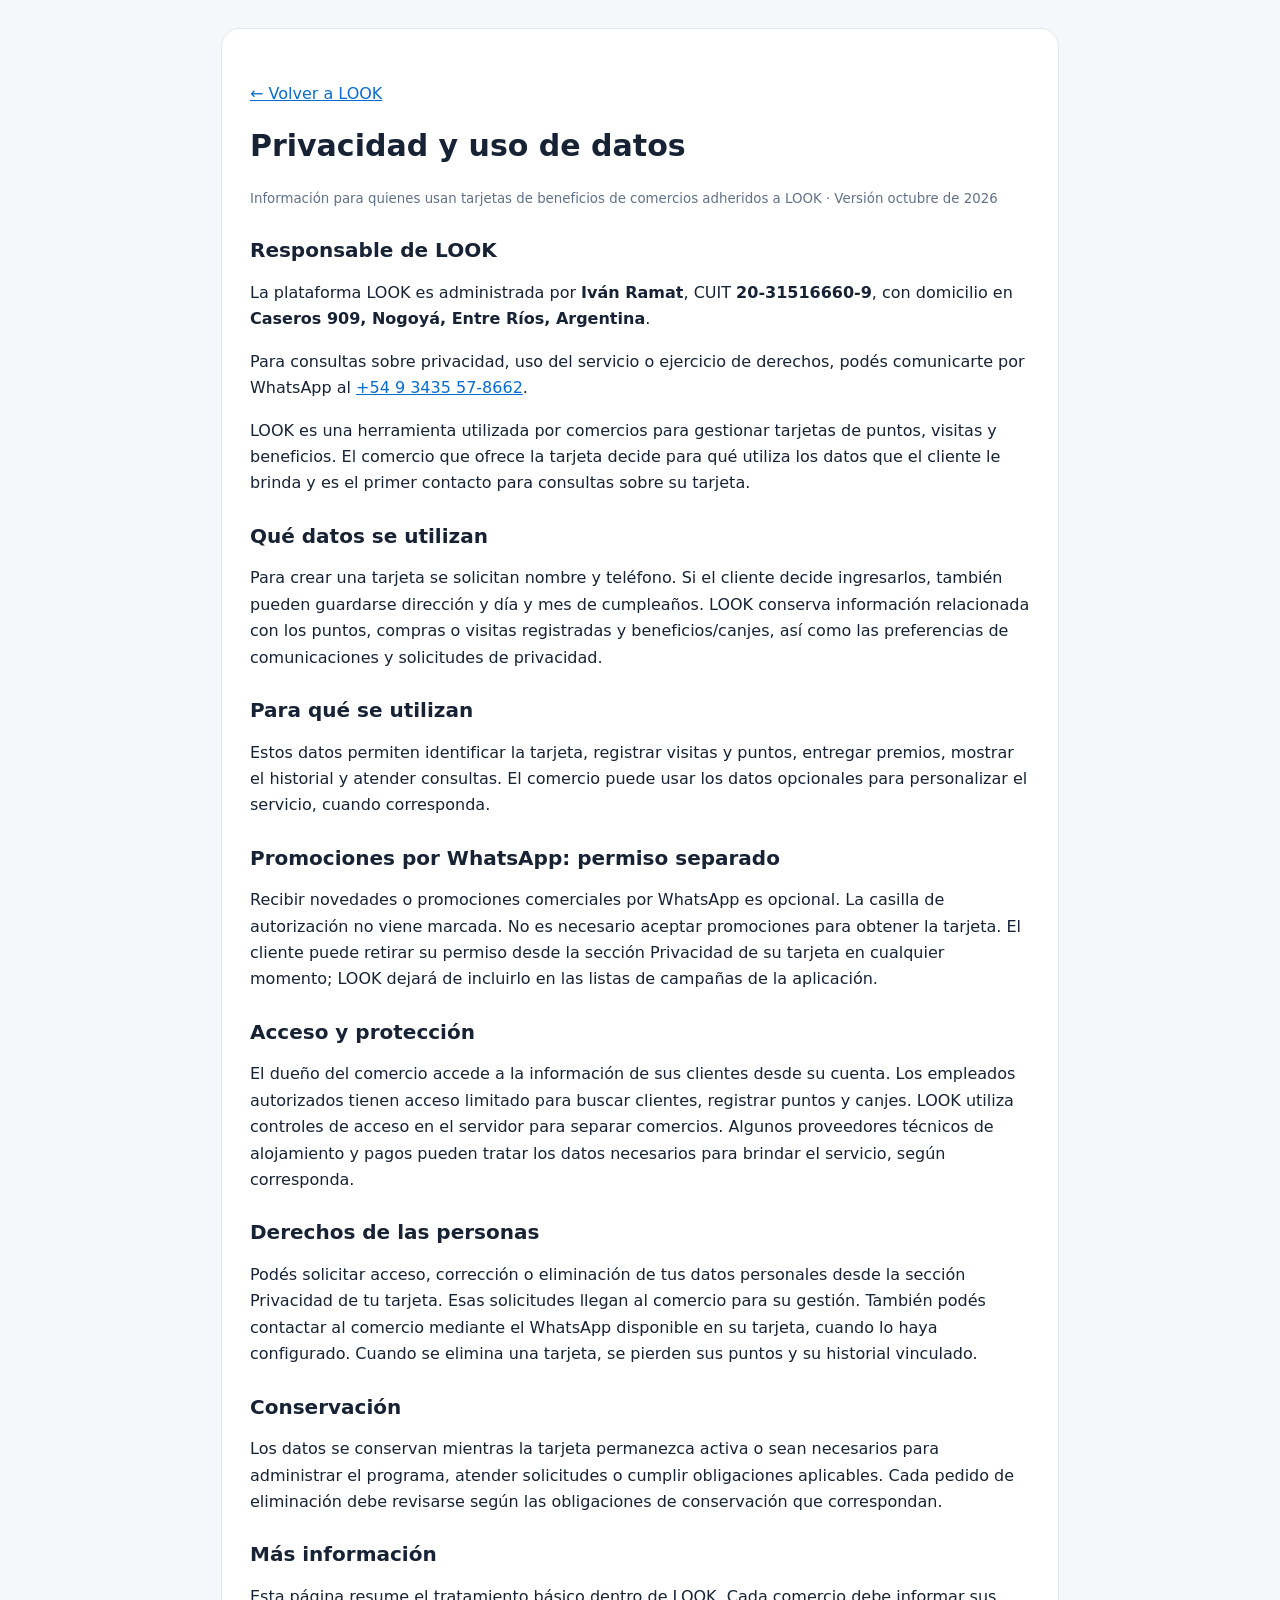
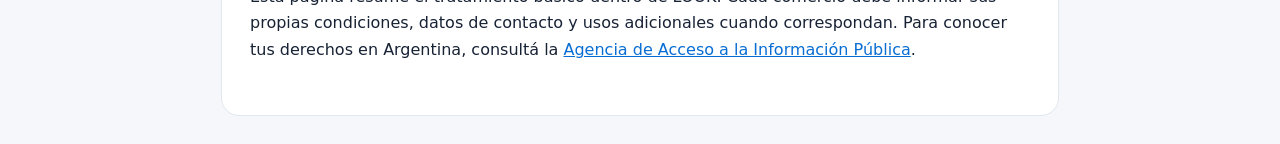
==== privacy.html @ a7ea30a1 "Add LOOK legal contact to privacy page" ====
<!doctype html>
<html lang="es"><head><meta charset="utf-8"><meta name="viewport" content="width=device-width,initial-scale=1">
<meta name="color-scheme" content="light"><title>Privacidad y uso de datos · LOOK</title>
<style>body{font:16px/1.65 system-ui,-apple-system,sans-serif;color:#172235;background:#f5f7fb;margin:0}main{max-width:780px;background:white;padding:36px 28px;margin:28px auto;border:1px solid #e1e7ef;border-radius:18px}h1,h2{line-height:1.25}h1{font-size:30px}h2{margin-top:27px;font-size:20px}a{color:#086dd3}small{color:#617189}@media(max-width:700px){main{margin:0;padding:22px 17px;border:0;border-radius:0}}</style></head>
<body><main><p><a href="./">← Volver a LOOK</a></p><h1>Privacidad y uso de datos</h1>
<small>Información para quienes usan tarjetas de beneficios de comercios adheridos a LOOK · Versión octubre de 2026</small>
<section aria-labelledby="responsableLook">
<h2 id="responsableLook">Responsable de LOOK</h2>
<p>La plataforma LOOK es administrada por <strong>Iván Ramat</strong>, CUIT <strong>20-31516660-9</strong>, con domicilio en <strong>Caseros 909, Nogoyá, Entre Ríos, Argentina</strong>.</p>
<p>Para consultas sobre privacidad, uso del servicio o ejercicio de derechos, podés comunicarte por WhatsApp al <a href="https://wa.me/5493435578662" target="_blank" rel="noopener noreferrer">+54 9 3435 57-8662</a>.</p>
</section>

<p>LOOK es una herramienta utilizada por comercios para gestionar tarjetas de puntos, visitas y beneficios. El comercio que ofrece la tarjeta decide para qué utiliza los datos que el cliente le brinda y es el primer contacto para consultas sobre su tarjeta.</p>
<h2>Qué datos se utilizan</h2><p>Para crear una tarjeta se solicitan nombre y teléfono. Si el cliente decide ingresarlos, también pueden guardarse dirección y día y mes de cumpleaños. LOOK conserva información relacionada con los puntos, compras o visitas registradas y beneficios/canjes, así como las preferencias de comunicaciones y solicitudes de privacidad.</p>
<h2>Para qué se utilizan</h2><p>Estos datos permiten identificar la tarjeta, registrar visitas y puntos, entregar premios, mostrar el historial y atender consultas. El comercio puede usar los datos opcionales para personalizar el servicio, cuando corresponda.</p>
<h2>Promociones por WhatsApp: permiso separado</h2><p>Recibir novedades o promociones comerciales por WhatsApp es opcional. La casilla de autorización no viene marcada. No es necesario aceptar promociones para obtener la tarjeta. El cliente puede retirar su permiso desde la sección Privacidad de su tarjeta en cualquier momento; LOOK dejará de incluirlo en las listas de campañas de la aplicación.</p>
<h2>Acceso y protección</h2><p>El dueño del comercio accede a la información de sus clientes desde su cuenta. Los empleados autorizados tienen acceso limitado para buscar clientes, registrar puntos y canjes. LOOK utiliza controles de acceso en el servidor para separar comercios. Algunos proveedores técnicos de alojamiento y pagos pueden tratar los datos necesarios para brindar el servicio, según corresponda.</p>
<h2>Derechos de las personas</h2><p>Podés solicitar acceso, corrección o eliminación de tus datos personales desde la sección Privacidad de tu tarjeta. Esas solicitudes llegan al comercio para su gestión. También podés contactar al comercio mediante el WhatsApp disponible en su tarjeta, cuando lo haya configurado. Cuando se elimina una tarjeta, se pierden sus puntos y su historial vinculado.</p>
<h2>Conservación</h2><p>Los datos se conservan mientras la tarjeta permanezca activa o sean necesarios para administrar el programa, atender solicitudes o cumplir obligaciones aplicables. Cada pedido de eliminación debe revisarse según las obligaciones de conservación que correspondan.</p>
<h2>Más información</h2><p>Esta página resume el tratamiento básico dentro de LOOK. Cada comercio debe informar sus propias condiciones, datos de contacto y usos adicionales cuando correspondan. Para conocer tus derechos en Argentina, consultá la <a href="https://www.argentina.gob.ar/aaip/datospersonales" target="_blank" rel="noopener noreferrer">Agencia de Acceso a la Información Pública</a>.</p>
</main></body></html>
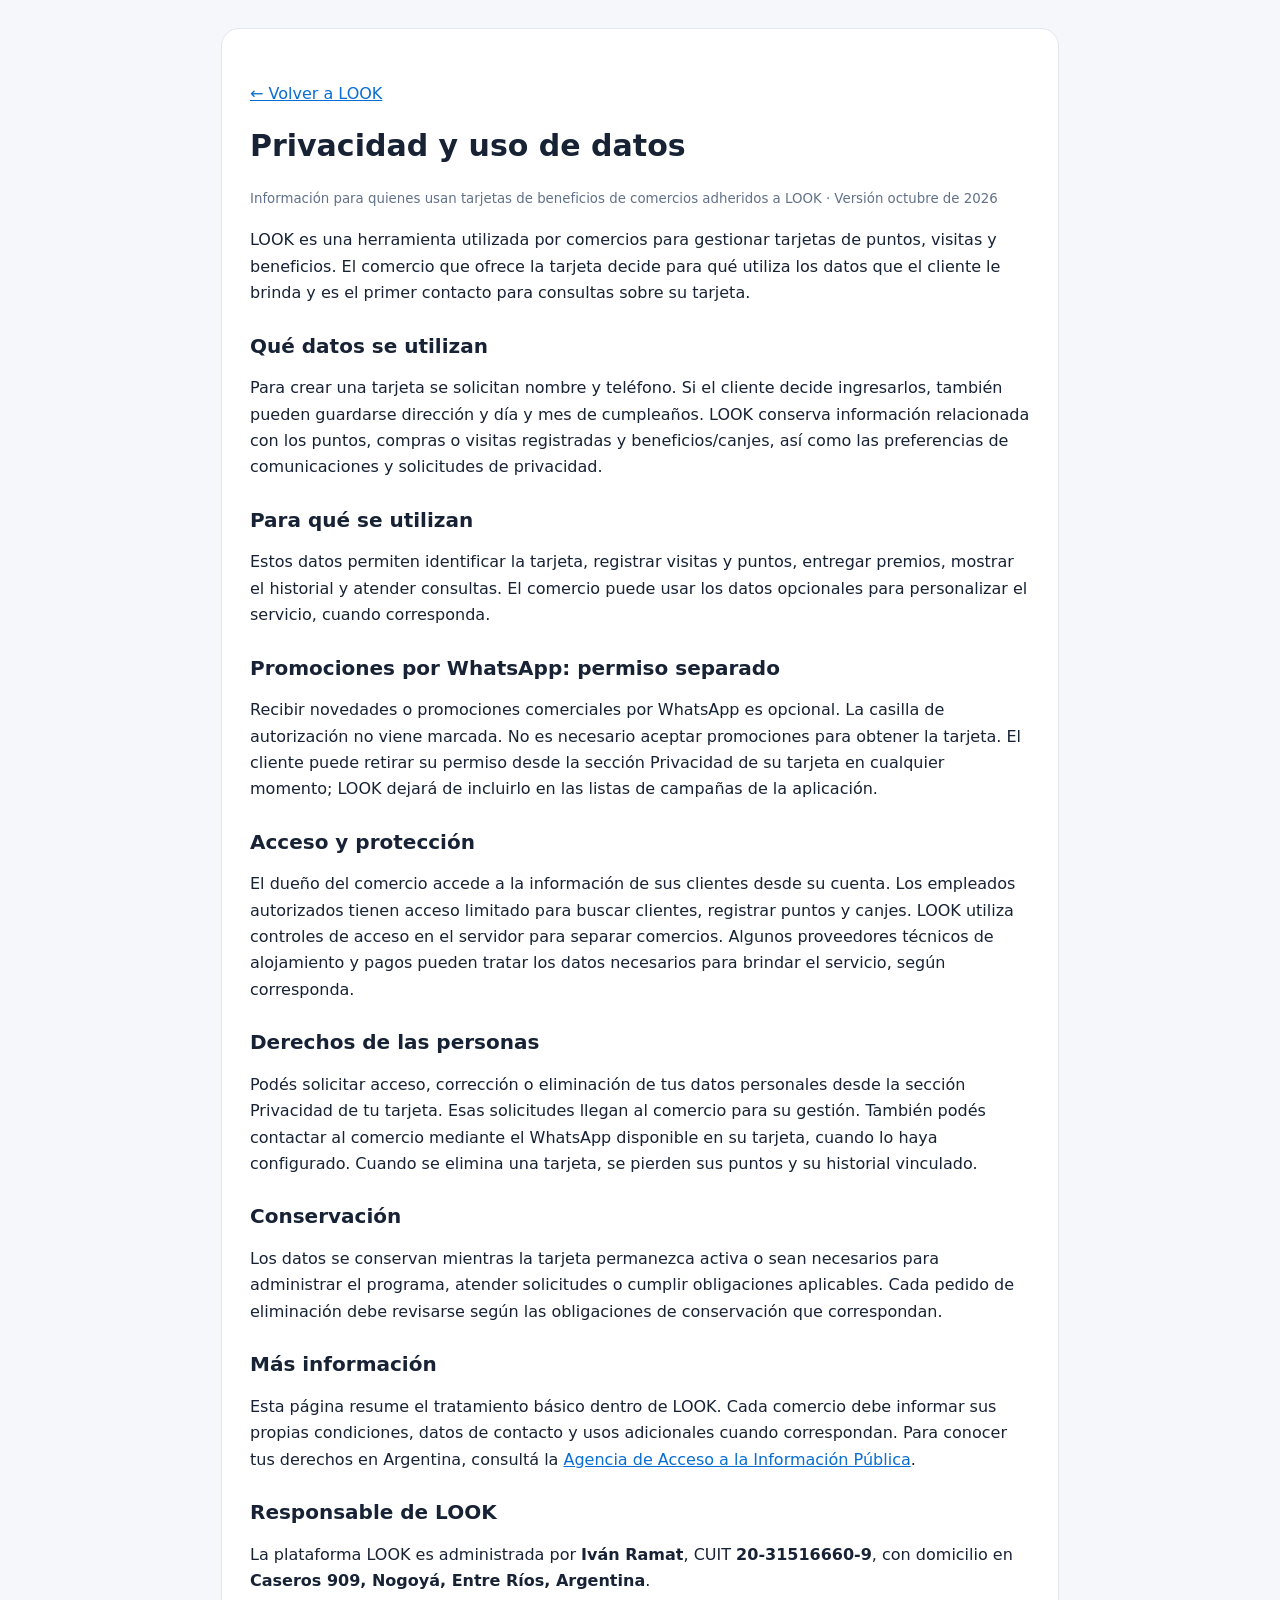
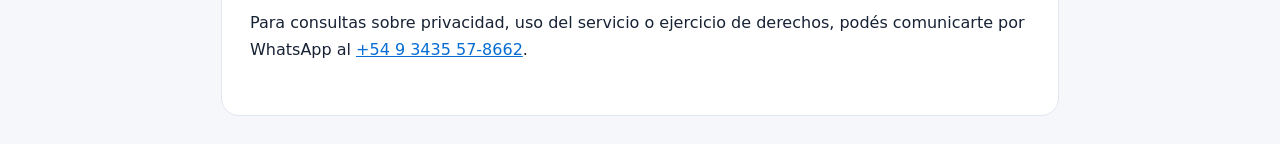
==== commit 9f2dfe40: "Move LOOK responsible details to end of privacy page" ====
--- a/privacy.html
+++ b/privacy.html
@@ -4,11 +4,6 @@
 <style>body{font:16px/1.65 system-ui,-apple-system,sans-serif;color:#172235;background:#f5f7fb;margin:0}main{max-width:780px;background:white;padding:36px 28px;margin:28px auto;border:1px solid #e1e7ef;border-radius:18px}h1,h2{line-height:1.25}h1{font-size:30px}h2{margin-top:27px;font-size:20px}a{color:#086dd3}small{color:#617189}@media(max-width:700px){main{margin:0;padding:22px 17px;border:0;border-radius:0}}</style></head>
 <body><main><p><a href="./">← Volver a LOOK</a></p><h1>Privacidad y uso de datos</h1>
 <small>Información para quienes usan tarjetas de beneficios de comercios adheridos a LOOK · Versión octubre de 2026</small>
-<section aria-labelledby="responsableLook">
-<h2 id="responsableLook">Responsable de LOOK</h2>
-<p>La plataforma LOOK es administrada por <strong>Iván Ramat</strong>, CUIT <strong>20-31516660-9</strong>, con domicilio en <strong>Caseros 909, Nogoyá, Entre Ríos, Argentina</strong>.</p>
-<p>Para consultas sobre privacidad, uso del servicio o ejercicio de derechos, podés comunicarte por WhatsApp al <a href="https://wa.me/5493435578662" target="_blank" rel="noopener noreferrer">+54 9 3435 57-8662</a>.</p>
-</section>
 
 <p>LOOK es una herramienta utilizada por comercios para gestionar tarjetas de puntos, visitas y beneficios. El comercio que ofrece la tarjeta decide para qué utiliza los datos que el cliente le brinda y es el primer contacto para consultas sobre su tarjeta.</p>
 <h2>Qué datos se utilizan</h2><p>Para crear una tarjeta se solicitan nombre y teléfono. Si el cliente decide ingresarlos, también pueden guardarse dirección y día y mes de cumpleaños. LOOK conserva información relacionada con los puntos, compras o visitas registradas y beneficios/canjes, así como las preferencias de comunicaciones y solicitudes de privacidad.</p>
@@ -18,4 +13,9 @@
 <h2>Derechos de las personas</h2><p>Podés solicitar acceso, corrección o eliminación de tus datos personales desde la sección Privacidad de tu tarjeta. Esas solicitudes llegan al comercio para su gestión. También podés contactar al comercio mediante el WhatsApp disponible en su tarjeta, cuando lo haya configurado. Cuando se elimina una tarjeta, se pierden sus puntos y su historial vinculado.</p>
 <h2>Conservación</h2><p>Los datos se conservan mientras la tarjeta permanezca activa o sean necesarios para administrar el programa, atender solicitudes o cumplir obligaciones aplicables. Cada pedido de eliminación debe revisarse según las obligaciones de conservación que correspondan.</p>
 <h2>Más información</h2><p>Esta página resume el tratamiento básico dentro de LOOK. Cada comercio debe informar sus propias condiciones, datos de contacto y usos adicionales cuando correspondan. Para conocer tus derechos en Argentina, consultá la <a href="https://www.argentina.gob.ar/aaip/datospersonales" target="_blank" rel="noopener noreferrer">Agencia de Acceso a la Información Pública</a>.</p>
+<section aria-labelledby="responsableLook">
+<h2 id="responsableLook">Responsable de LOOK</h2>
+<p>La plataforma LOOK es administrada por <strong>Iván Ramat</strong>, CUIT <strong>20-31516660-9</strong>, con domicilio en <strong>Caseros 909, Nogoyá, Entre Ríos, Argentina</strong>.</p>
+<p>Para consultas sobre privacidad, uso del servicio o ejercicio de derechos, podés comunicarte por WhatsApp al <a href="https://wa.me/5493435578662" target="_blank" rel="noopener noreferrer">+54 9 3435 57-8662</a>.</p>
+</section>
 </main></body></html>
